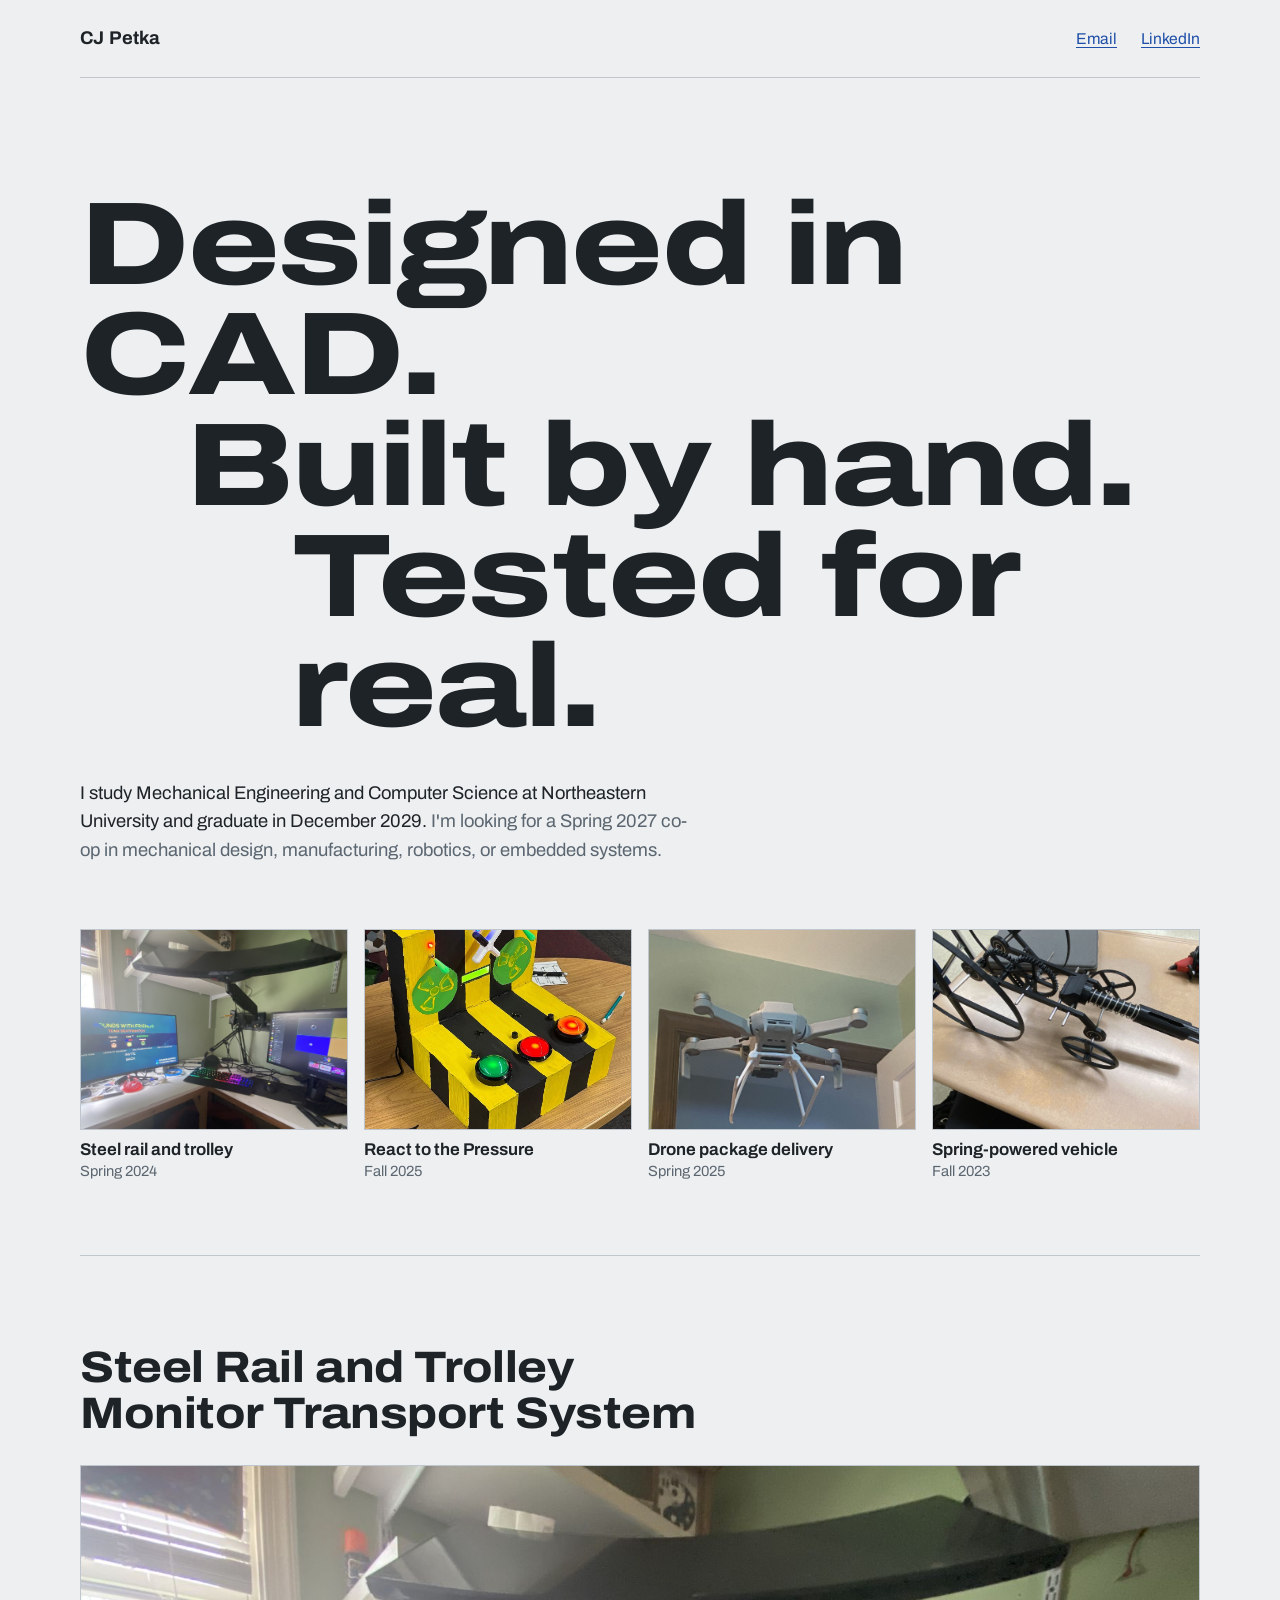
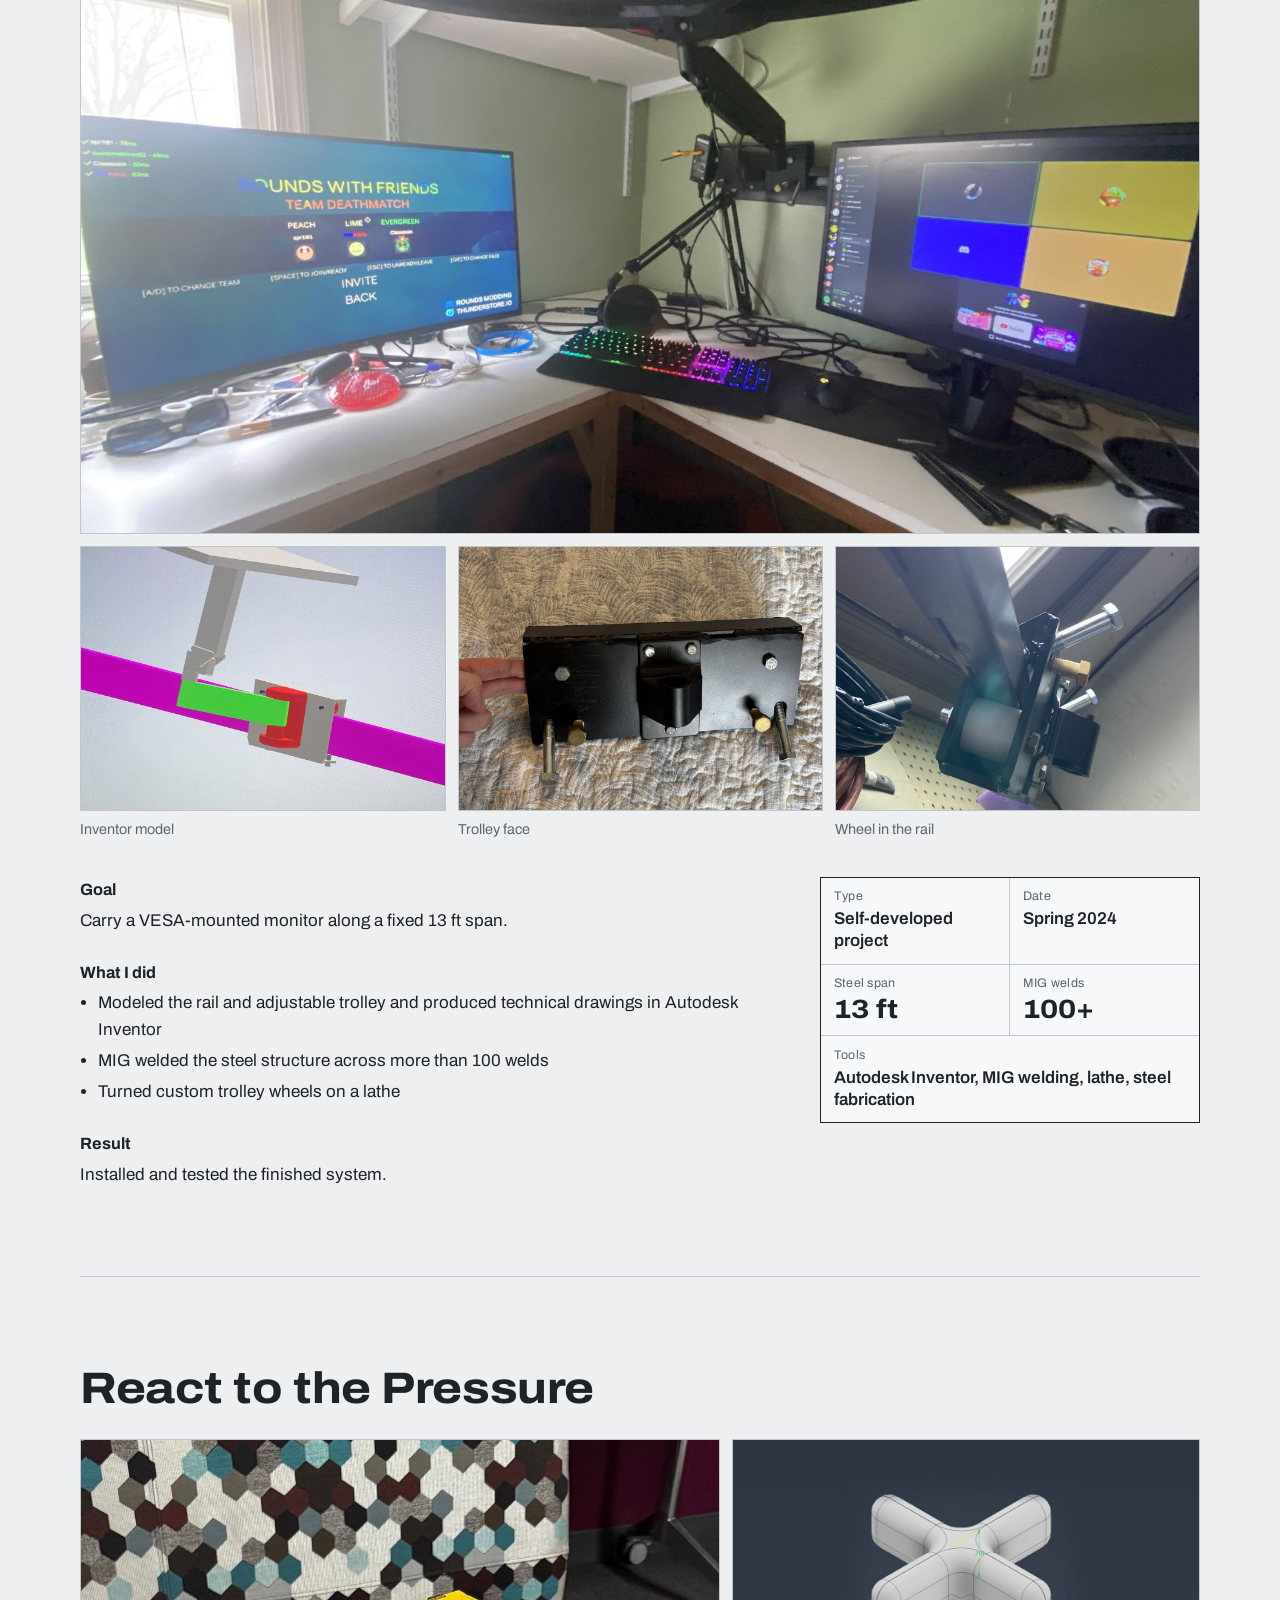
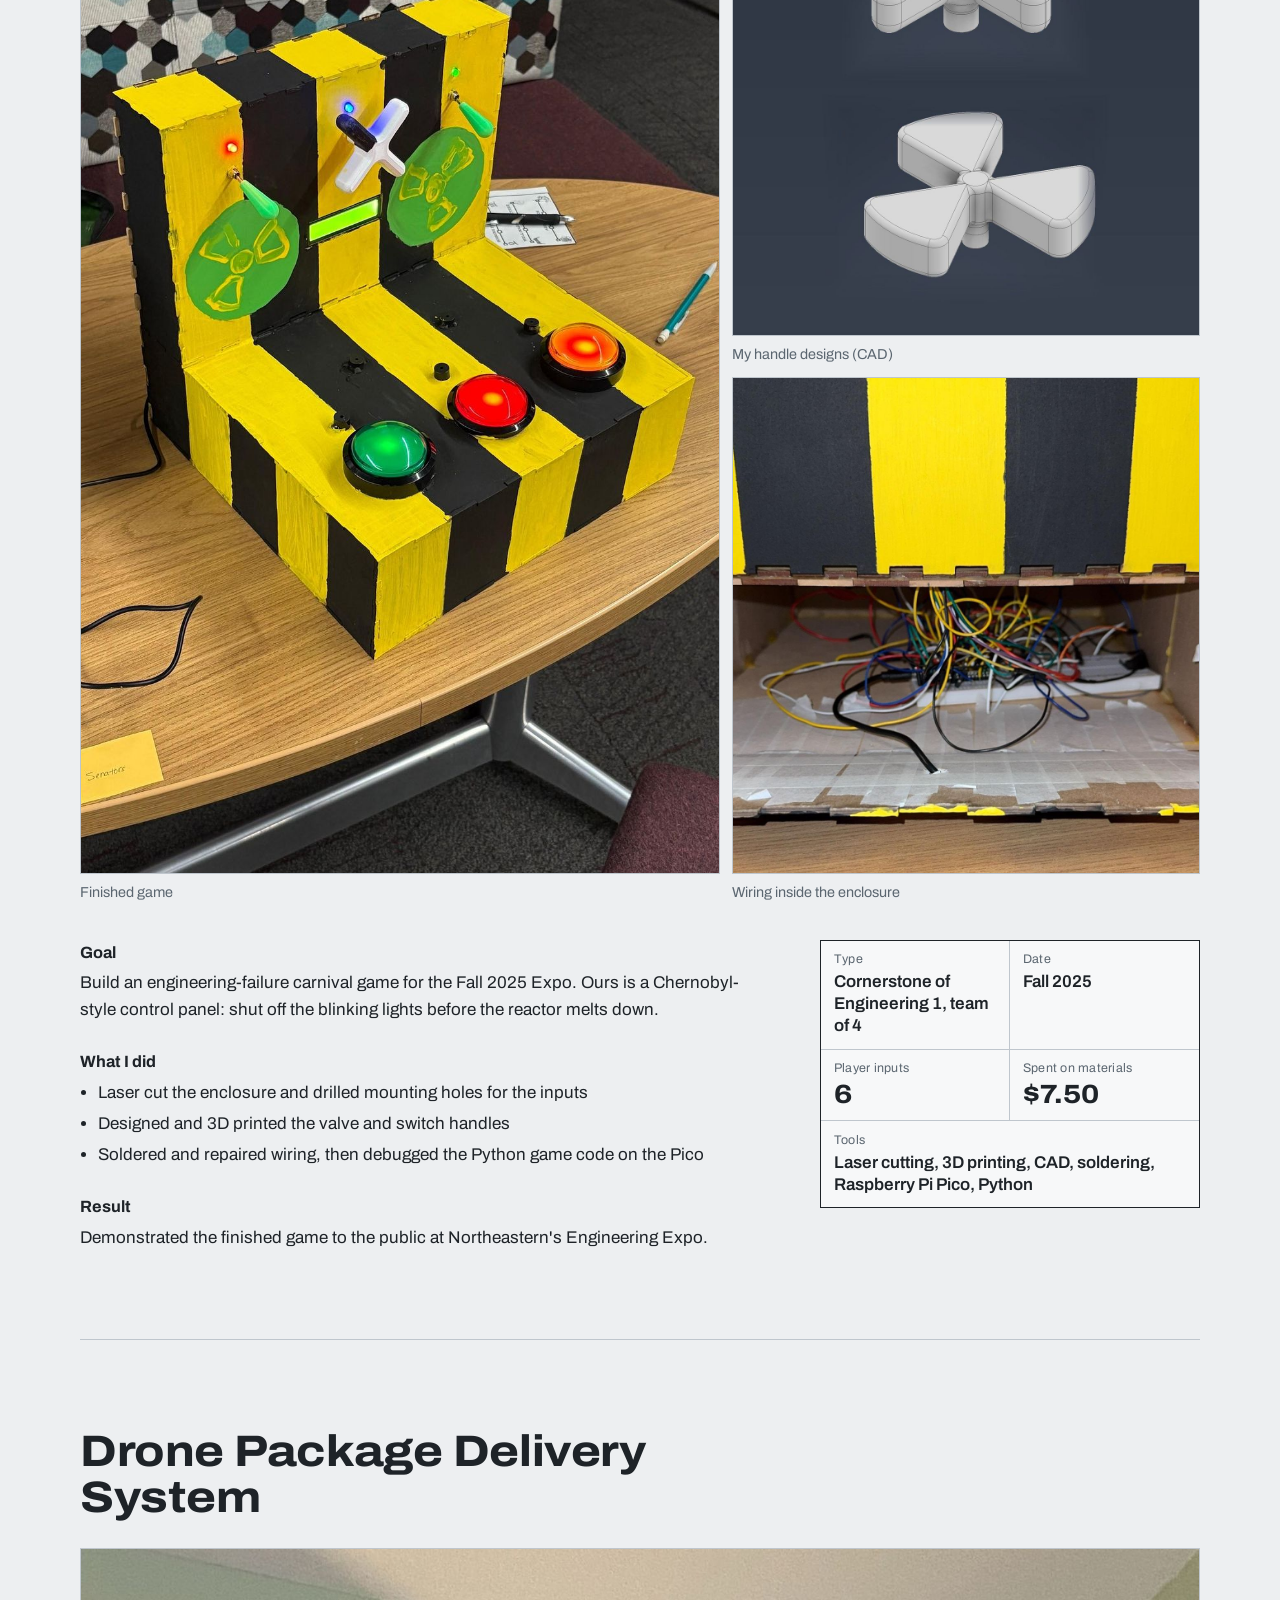
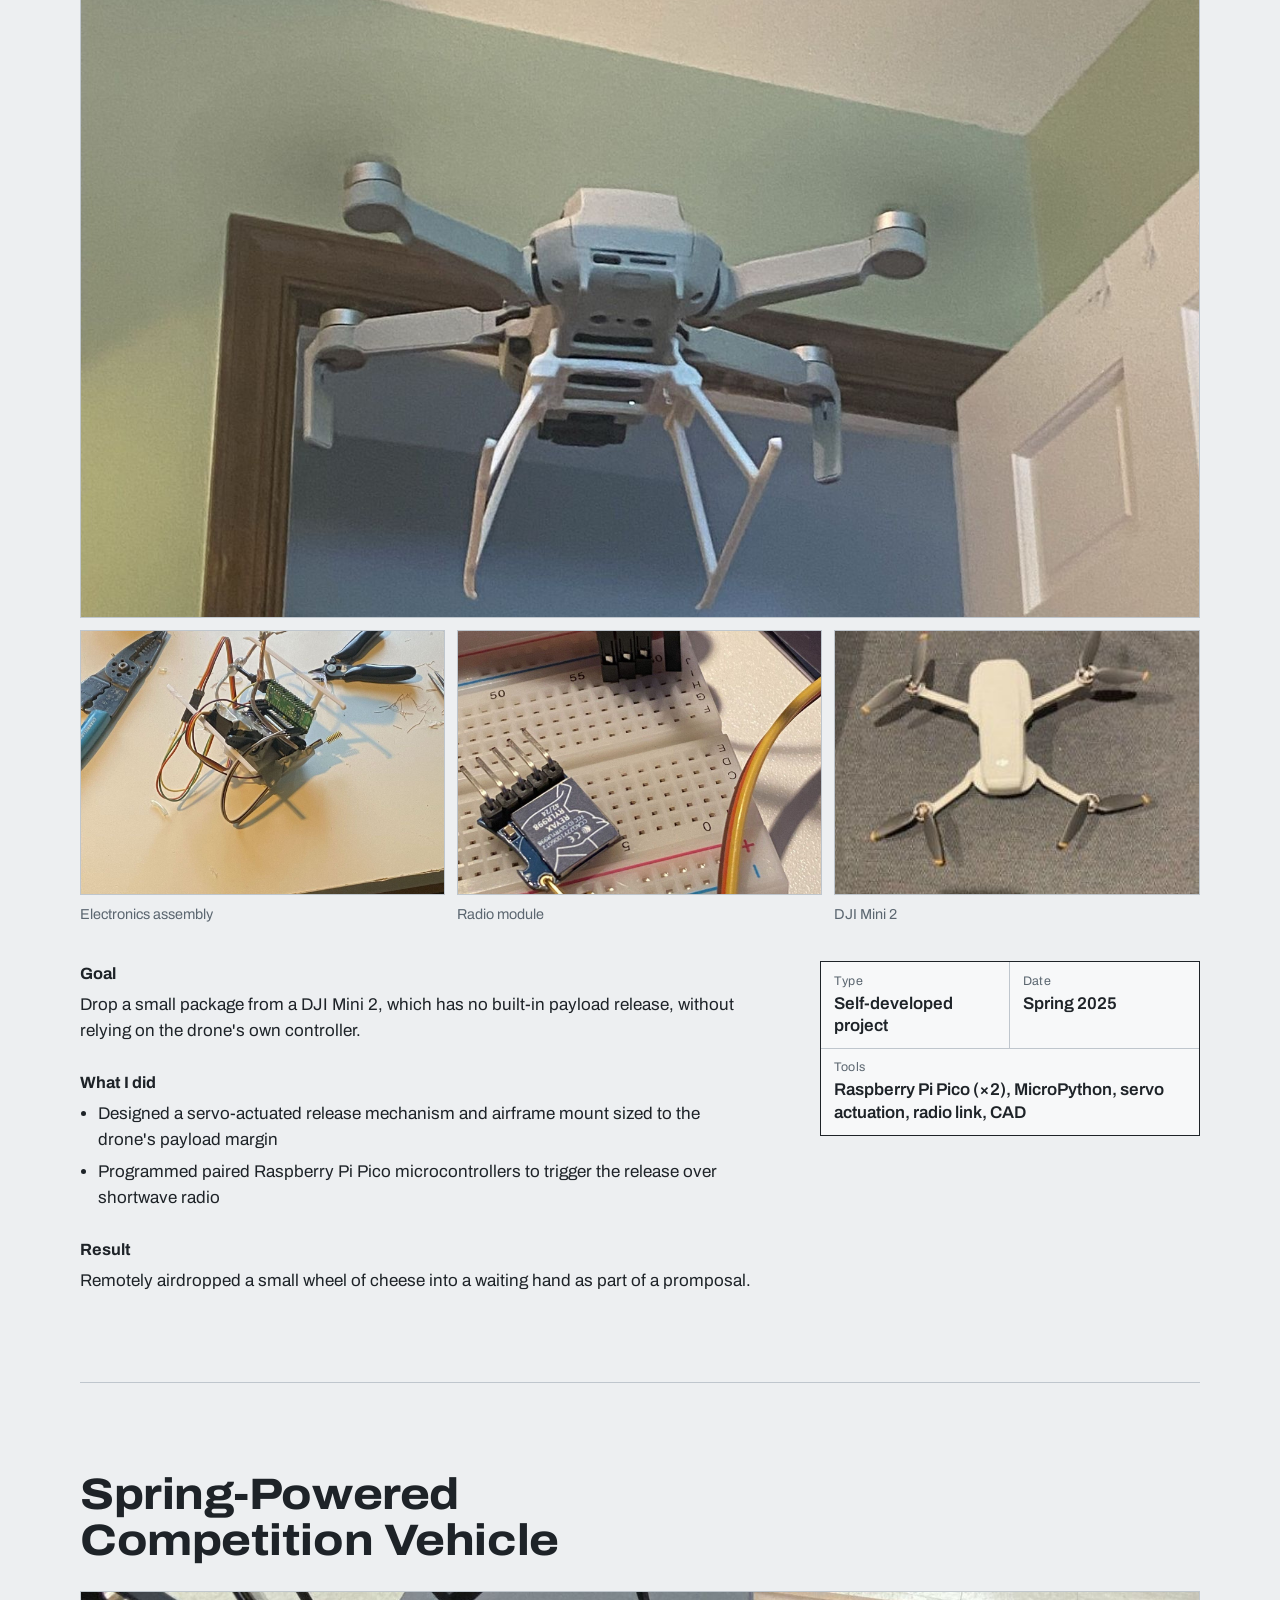
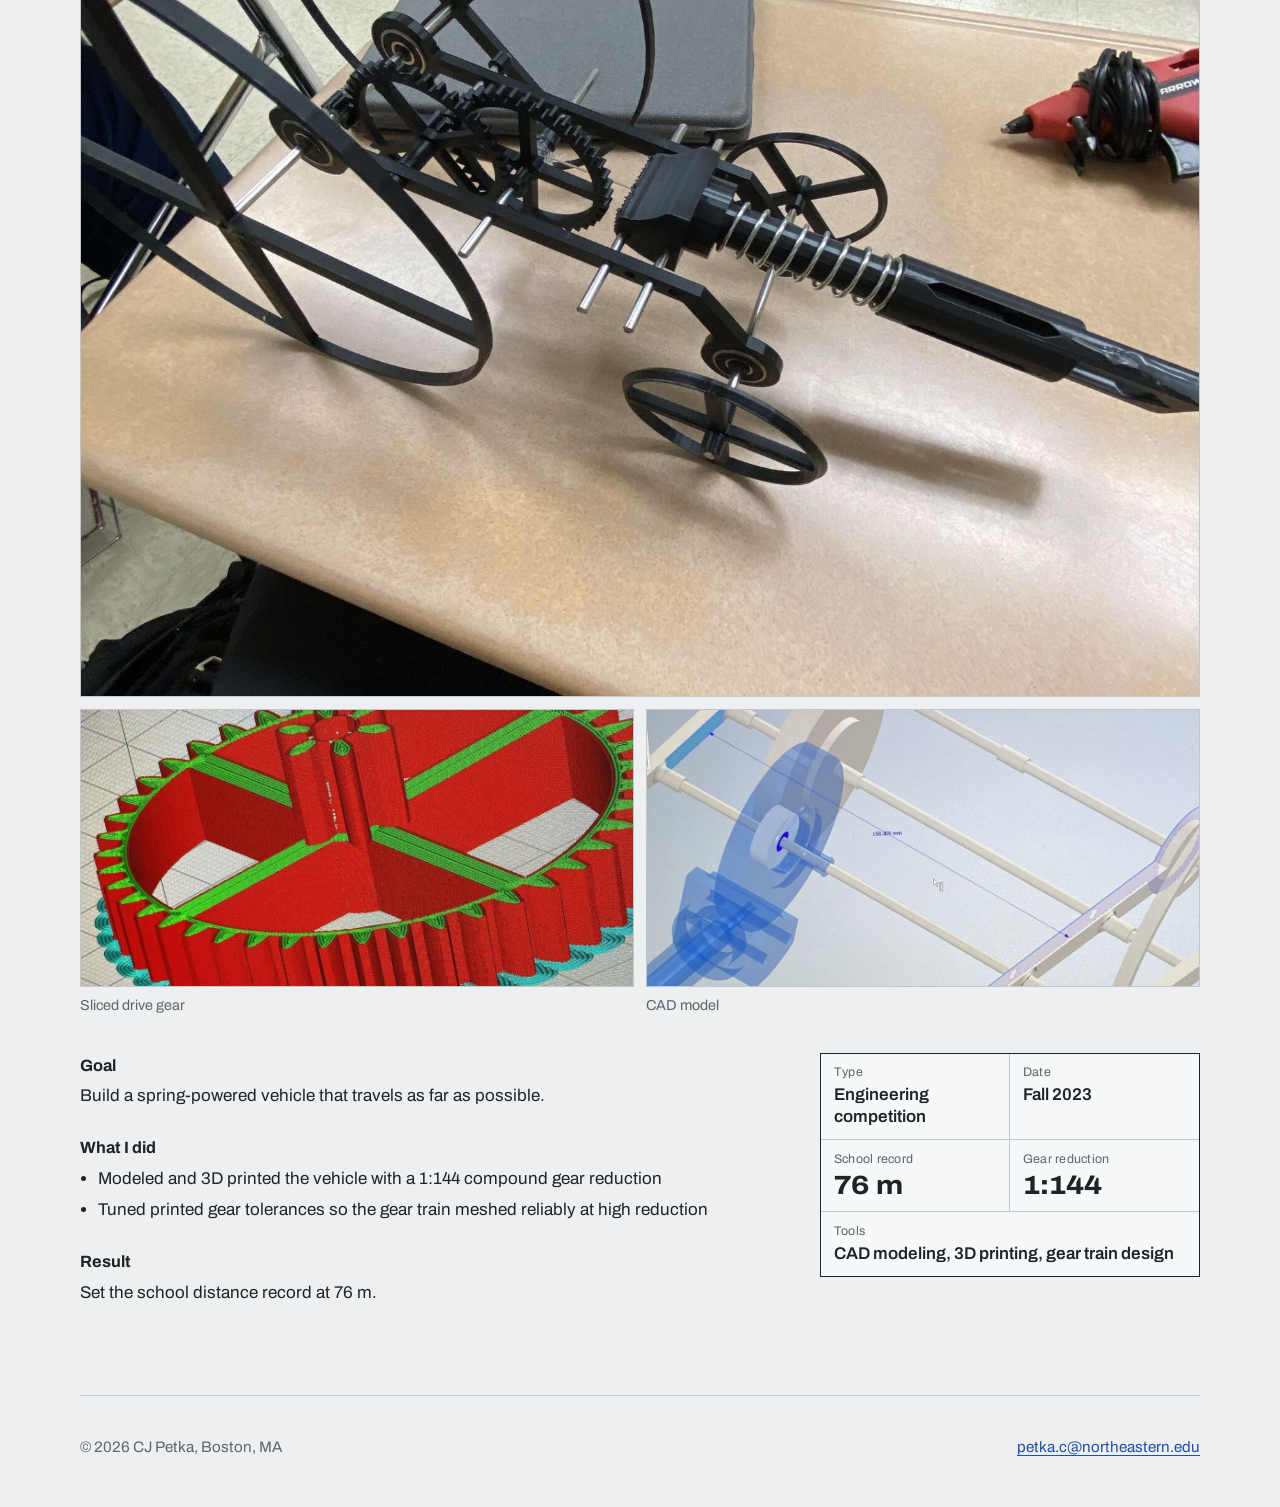
==== index.html @ dd942076 "Add portfolio site" ====
<!doctype html>
<html lang="en">
<head>
<meta charset="utf-8">
<meta name="viewport" content="width=device-width, initial-scale=1">
<title>CJ Petka | Engineering Portfolio</title>
<meta name="description" content="Engineering portfolio of CJ Petka, Mechanical Engineering and Computer Science student at Northeastern University. Steel fabrication, 3D printed mechanisms, and Raspberry Pi Pico projects.">
<meta property="og:title" content="CJ Petka | Engineering Portfolio">
<meta property="og:description" content="Designed in CAD. Built by hand. Tested for real.">
<meta property="og:image" content="images/rail-main.jpg">
<link rel="icon" href="data:image/svg+xml,%3Csvg xmlns='http://www.w3.org/2000/svg' viewBox='0 0 64 64'%3E%3Crect width='64' height='64' rx='6' fill='%231E2328'/%3E%3Ctext x='32' y='43' font-family='Arial,sans-serif' font-weight='700' font-size='28' fill='%23EDEFF1' text-anchor='middle'%3ECP%3C/text%3E%3C/svg%3E">
<link rel="preconnect" href="https://fonts.googleapis.com">
<link rel="preconnect" href="https://fonts.gstatic.com" crossorigin>
<link href="https://fonts.googleapis.com/css2?family=Archivo:wdth,wght@62..125,300..900&display=swap" rel="stylesheet">
<style>
  :root {
    --paper: #EDEFF1;      /* cool drafting-paper gray */
    --sheet: #F7F8F9;      /* a touch lighter, for the title block */
    --ink: #1E2328;        /* graphite */
    --steel: #5B6670;      /* secondary text */
    --rule: #BFC6CD;       /* drawing lines */
    --blue: #1F4FA8;       /* machinist's layout fluid: links and focus only */
    --measure: 68ch;
    --font: "Archivo", "Helvetica Neue", Arial, system-ui, sans-serif;
    color-scheme: light;
  }
  *, *::before, *::after { box-sizing: border-box; }
  html { scroll-behavior: smooth; }
  @media (prefers-reduced-motion: reduce) { html { scroll-behavior: auto; } }
  body {
    margin: 0; background: var(--paper); color: var(--ink);
    font-family: var(--font); font-size: 1.0625rem; line-height: 1.55;
    font-variation-settings: "wdth" 100;
    -webkit-font-smoothing: antialiased;
  }
  img { display: block; max-width: 100%; height: auto; }
  a { color: var(--blue); text-underline-offset: 0.18em; text-decoration-thickness: 1px; }
  a:hover { text-decoration-thickness: 2px; }
  :focus-visible { outline: 3px solid var(--blue); outline-offset: 3px; }

  .wrap { width: min(1120px, 100% - 3rem); margin-inline: auto; }

  /* ---------- masthead ---------- */
  .topbar {
    display: flex; justify-content: space-between; align-items: baseline; gap: 1rem; flex-wrap: wrap;
    padding-block: 1.5rem; border-bottom: 1px solid var(--rule);
  }
  .topbar h1 { margin: 0; font-size: 1.15rem; font-weight: 700; letter-spacing: 0.01em; }
  .topbar nav { display: flex; gap: 1.5rem; font-size: 0.98rem; }

  .hero { padding-block: clamp(3rem, 9vw, 7rem) clamp(2.5rem, 6vw, 4.5rem); }
  .tagline {
    margin: 0; font-weight: 800; line-height: 0.94; letter-spacing: -0.015em;
    font-size: clamp(2.7rem, 9.2vw, 7.4rem);
    font-variation-settings: "wdth" 125;
  }
  .tagline span { display: block; }
  /* the three lines step in like a stepped dimension stack */
  .tagline span:nth-child(2) { padding-left: 0.9em; }
  .tagline span:nth-child(3) { padding-left: 1.8em; }
  .intro { max-width: 56ch; margin: 2.25rem 0 0; font-size: 1.15rem; color: var(--ink); }
  .intro .quiet { color: var(--steel); }

  /* project index: the four builds, by photo */
  .index { list-style: none; margin: clamp(2.5rem, 6vw, 4rem) 0 0; padding: 0;
           display: grid; grid-template-columns: repeat(4, 1fr); gap: 1rem; }
  .index a { display: block; color: var(--ink); text-decoration: none; }
  .index img { aspect-ratio: 4 / 3; width: 100%; object-fit: cover; border: 1px solid var(--rule); }
  .index .name { display: block; margin-top: 0.6rem; font-weight: 650; line-height: 1.25; }
  .index .when { display: block; color: var(--steel); font-size: 0.92rem; }
  .index a:hover .name { color: var(--blue); }

  /* ---------- projects ---------- */
  .project { padding-block: clamp(3rem, 7vw, 5.5rem); border-top: 1px solid var(--rule); scroll-margin-top: 1rem; }
  .project h2 {
    margin: 0 0 1.75rem; font-weight: 750; line-height: 1.05; letter-spacing: -0.01em;
    font-size: clamp(1.8rem, 3.6vw, 2.75rem); font-variation-settings: "wdth" 112; max-width: 22ch;
  }

  /* gallery rows: each figure's flex-grow is its aspect ratio, so a row's photos share one height */
  .row { display: flex; gap: 0.75rem; }
  .row + .row { margin-top: 0.75rem; }
  .row figure { flex: var(--r) 1 0; min-width: 0; margin: 0; }
  figure a { display: block; cursor: zoom-in; }
  figure img { width: 100%; border: 1px solid var(--rule); background: var(--sheet); }
  figcaption { margin-top: 0.45rem; font-size: 0.9rem; color: var(--steel); }

  /* expo: one tall photo beside a stacked pair */
  .split { display: grid; grid-template-columns: 1.37fr 1fr; gap: 0.75rem; align-items: stretch; }
  .split > figure { margin: 0; display: flex; flex-direction: column; }
  .split > figure a { flex: 1; }
  .split > figure img { height: 100%; object-fit: cover; }
  .split .stack { display: flex; flex-direction: column; gap: 0.75rem; }
  .split .stack figure { margin: 0; }

  .details { display: grid; grid-template-columns: minmax(0, 1fr) minmax(280px, 380px); gap: clamp(2rem, 5vw, 4rem);
             margin-top: 2.25rem; align-items: start; }
  .story { max-width: var(--measure); }
  .story h3 { margin: 1.6rem 0 0.35rem; font-size: 1.02rem; font-weight: 700; }
  .story h3:first-child { margin-top: 0; }
  .story p { margin: 0; }
  .story ul { margin: 0; padding-left: 1.15rem; }
  .story li + li { margin-top: 0.3rem; }
  .story .note { color: var(--steel); }

  /* title block: the corner box of an engineering drawing, holding the project's metadata */
  .titleblock { margin: 0; border: 1.5px solid var(--ink); background: var(--sheet);
                display: grid; grid-template-columns: 1fr 1fr; }
  .titleblock div { padding: 0.6rem 0.8rem 0.7rem; border-right: 1px solid var(--rule); border-bottom: 1px solid var(--rule); }
  .titleblock div:nth-child(2n) { border-right: 0; }
  .titleblock .wide { grid-column: 1 / -1; border-right: 0; }
  .titleblock div:last-child { border-bottom: 0; }
  .titleblock dt { font-size: 0.78rem; color: var(--steel); letter-spacing: 0.02em; }
  .titleblock dd { margin: 0.1rem 0 0; font-weight: 600; line-height: 1.3; }
  .titleblock .fig dd { font-size: 1.65rem; font-weight: 750; line-height: 1.1; font-variation-settings: "wdth" 112; }

  /* ---------- footer ---------- */
  footer { border-top: 1px solid var(--rule); padding-block: 2.5rem 3rem; color: var(--steel); font-size: 0.95rem;
           display: flex; justify-content: space-between; gap: 1rem; flex-wrap: wrap; }

  /* ---------- photo viewer ---------- */
  dialog { border: 0; padding: 0; background: transparent; max-width: min(1400px, 94vw); max-height: 94vh; }
  dialog::backdrop { background: rgba(30, 35, 40, 0.88); }
  dialog img { max-width: 100%; max-height: 84vh; width: auto; margin-inline: auto; border: 0; }
  dialog p { margin: 0.75rem 0 0; color: #E4E8EB; text-align: center; font-size: 0.98rem; }
  dialog button {
    position: fixed; top: 1rem; right: 1rem; font: inherit; font-weight: 650; color: var(--ink);
    background: var(--paper); border: 0; padding: 0.5rem 0.9rem; cursor: pointer;
  }

  /* ---------- small screens ---------- */
  @media (max-width: 800px) {
    .index { grid-template-columns: repeat(2, 1fr); }
    .details { grid-template-columns: 1fr; }
    .split { grid-template-columns: 1fr; }
    .split .stack { flex-direction: row; }
    .split .stack figure { flex: 1; }
  }
  @media (max-width: 560px) {
    .wrap { width: min(1120px, 100% - 2rem); }
    .tagline span:nth-child(2) { padding-left: 0.5em; }
    .tagline span:nth-child(3) { padding-left: 1em; }
    .row { flex-wrap: wrap; }
    .row figure { flex: 1 1 calc(50% - 0.375rem); }
    .row figure:only-child { flex-basis: 100%; }
  }
</style>
</head>
<body>

<header class="wrap">
  <div class="topbar">
    <h1>CJ Petka</h1>
    <nav aria-label="Contact">
      <a href="mailto:petka.c@northeastern.edu">Email</a>
      <a href="https://www.linkedin.com/in/cjpetka">LinkedIn</a>
    </nav>
  </div>

  <section class="hero" aria-label="Introduction">
    <p class="tagline"><span>Designed in CAD.</span><span>Built by hand.</span><span>Tested for real.</span></p>
    <p class="intro">I study Mechanical Engineering and Computer Science at Northeastern University and graduate in December 2029.
      <span class="quiet">I'm looking for a Spring 2027 co-op in mechanical design, manufacturing, robotics, or embedded systems.</span></p>

    <ul class="index" aria-label="Projects">
      <li><a href="#rail"><img src="images/rail-main.jpg" alt="" width="1600" height="955"><span class="name">Steel rail and trolley</span><span class="when">Spring 2024</span></a></li>
      <li><a href="#expo"><img src="images/expo-main.jpg" alt="" width="1029" height="1600"><span class="name">React to the Pressure</span><span class="when">Fall 2025</span></a></li>
      <li><a href="#drone"><img src="images/drone-main.jpg" alt="" width="1600" height="956"><span class="name">Drone package delivery</span><span class="when">Spring 2025</span></a></li>
      <li><a href="#car"><img src="images/car-main.jpg" alt="" width="1600" height="1007"><span class="name">Spring-powered vehicle</span><span class="when">Fall 2023</span></a></li>
    </ul>
  </section>
</header>

<main>

  <!-- Steel rail -->
  <section class="project wrap" id="rail" aria-labelledby="rail-h">
    <h2 id="rail-h">Steel Rail and Trolley Monitor Transport System</h2>
    <div class="row">
      <figure style="--r:1.675"><a href="images/rail-main.jpg"><img src="images/rail-main.jpg" alt="Curved monitor raised on its arm above a desk, mounted to the trolley on the wall rail" width="1600" height="955" loading="lazy"></a></figure>
    </div>
    <div class="row">
      <figure style="--r:1.381"><a href="images/rail-cad.jpg"><img src="images/rail-cad.jpg" alt="Autodesk Inventor model of the rail, trolley, and monitor mount" width="1200" height="869" loading="lazy"></a><figcaption>Inventor model</figcaption></figure>
      <figure style="--r:1.379"><a href="images/rail-trolley.jpg"><img src="images/rail-trolley.jpg" alt="Black steel trolley plate with bolts and a center mount" width="1200" height="870" loading="lazy"></a><figcaption>Trolley face</figcaption></figure>
      <figure style="--r:1.379"><a href="images/rail-wheel.jpg"><img src="images/rail-wheel.jpg" alt="Underside view of a trolley wheel riding inside the steel rail" width="1200" height="870" loading="lazy"></a><figcaption>Wheel in the rail</figcaption></figure>
    </div>
    <div class="details">
      <div class="story">
        <h3>Goal</h3>
        <p>Carry a VESA-mounted monitor along a fixed 13 ft span.</p>
        <h3>What I did</h3>
        <ul>
          <li>Modeled the rail and adjustable trolley and produced technical drawings in Autodesk Inventor</li>
          <li>MIG welded the steel structure across more than 100 welds</li>
          <li>Turned custom trolley wheels on a lathe</li>
        </ul>
        <h3>Result</h3>
        <p>Installed and tested the finished system.</p>
      </div>
      <dl class="titleblock">
        <div><dt>Type</dt><dd>Self-developed project</dd></div>
        <div><dt>Date</dt><dd>Spring 2024</dd></div>
        <div class="fig"><dt>Steel span</dt><dd>13 ft</dd></div>
        <div class="fig"><dt>MIG welds</dt><dd>100+</dd></div>
        <div class="wide"><dt>Tools</dt><dd>Autodesk Inventor, MIG welding, lathe, steel fabrication</dd></div>
      </dl>
    </div>
  </section>

  <!-- React to the Pressure -->
  <section class="project wrap" id="expo" aria-labelledby="expo-h">
    <h2 id="expo-h">React to the Pressure</h2>
    <div class="split">
      <figure><a href="images/expo-main.jpg"><img src="images/expo-main.jpg" alt="Yellow and black striped reactor-themed game with green, red, and orange buttons, a valve handle, and radiation symbols" width="1029" height="1600" loading="lazy"></a><figcaption>Finished game</figcaption></figure>
      <div class="stack">
        <figure><a href="images/expo-cad.jpg"><img src="images/expo-cad.jpg" alt="CAD renders of a cross-shaped valve handle and a three-blade handle" width="1130" height="1200" loading="lazy"></a><figcaption>My handle designs (CAD)</figcaption></figure>
        <figure><a href="images/expo-wiring.jpg"><img src="images/expo-wiring.jpg" alt="Wiring inside the laser-cut enclosure, seen from the front" width="1129" height="1200" loading="lazy"></a><figcaption>Wiring inside the enclosure</figcaption></figure>
      </div>
    </div>
    <div class="details">
      <div class="story">
        <h3>Goal</h3>
        <p>Build an engineering-failure carnival game for the Fall 2025 Expo. Ours is a Chernobyl-style control panel: shut off the blinking lights before the reactor melts down.</p>
        <h3>What I did</h3>
        <ul>
          <li>Laser cut the enclosure and drilled mounting holes for the inputs</li>
          <li>Designed and 3D printed the valve and switch handles</li>
          <li>Soldered and repaired wiring, then debugged the Python game code on the Pico</li>
        </ul>
        <h3>Result</h3>
        <p>Demonstrated the finished game to the public at Northeastern's Engineering Expo.</p>
      </div>
      <dl class="titleblock">
        <div><dt>Type</dt><dd>Cornerstone of Engineering 1, team of 4</dd></div>
        <div><dt>Date</dt><dd>Fall 2025</dd></div>
        <div class="fig"><dt>Player inputs</dt><dd>6</dd></div>
        <div class="fig"><dt>Spent on materials</dt><dd>$7.50</dd></div>
        <div class="wide"><dt>Tools</dt><dd>Laser cutting, 3D printing, CAD, soldering, Raspberry Pi Pico, Python</dd></div>
      </dl>
    </div>
  </section>

  <!-- Drone -->
  <section class="project wrap" id="drone" aria-labelledby="drone-h">
    <h2 id="drone-h">Drone Package Delivery System</h2>
    <div class="row">
      <figure style="--r:1.674"><a href="images/drone-main.jpg"><img src="images/drone-main.jpg" alt="DJI Mini 2 hovering indoors with the release mechanism and landing legs mounted underneath" width="1600" height="956" loading="lazy"></a></figure>
    </div>
    <div class="row">
      <figure style="--r:1.379"><a href="images/drone-electronics.jpg"><img src="images/drone-electronics.jpg" alt="Raspberry Pi Pico electronics and wiring assembled on a desk" width="1200" height="870" loading="lazy"></a><figcaption>Electronics assembly</figcaption></figure>
      <figure style="--r:1.379"><a href="images/drone-radio.jpg"><img src="images/drone-radio.jpg" alt="Radio module with a spring antenna on a breadboard" width="1200" height="870" loading="lazy"></a><figcaption>Radio module</figcaption></figure>
      <figure style="--r:1.385"><a href="images/drone-dji.jpg"><img src="images/drone-dji.jpg" alt="DJI Mini 2 drone seen from above" width="331" height="239" loading="lazy"></a><figcaption>DJI Mini 2</figcaption></figure>
    </div>
    <div class="details">
      <div class="story">
        <h3>Goal</h3>
        <p>Drop a small package from a DJI Mini 2, which has no built-in payload release, without relying on the drone's own controller.</p>
        <h3>What I did</h3>
        <ul>
          <li>Designed a servo-actuated release mechanism and airframe mount sized to the drone's payload margin</li>
          <li>Programmed paired Raspberry Pi Pico microcontrollers to trigger the release over shortwave radio</li>
        </ul>
        <h3>Result</h3>
        <p>Remotely airdropped a small wheel of cheese into a waiting hand as part of a promposal.</p>
      </div>
      <dl class="titleblock">
        <div><dt>Type</dt><dd>Self-developed project</dd></div>
        <div><dt>Date</dt><dd>Spring 2025</dd></div>
        <div class="wide"><dt>Tools</dt><dd>Raspberry Pi Pico (&times;2), MicroPython, servo actuation, radio link, CAD</dd></div>
      </dl>
    </div>
  </section>

  <!-- Spring car -->
  <section class="project wrap" id="car" aria-labelledby="car-h">
    <h2 id="car-h">Spring-Powered Competition Vehicle</h2>
    <div class="row">
      <figure style="--r:1.589"><a href="images/car-main.jpg"><img src="images/car-main.jpg" alt="Black 3D printed spring-powered vehicle with large spoked wheels on a classroom table" width="1600" height="1007" loading="lazy"></a></figure>
    </div>
    <div class="row">
      <figure style="--r:2"><a href="images/car-gear.jpg"><img src="images/car-gear.jpg" alt="Slicer preview of a 3D printed drive gear" width="1200" height="600" loading="lazy"></a><figcaption>Sliced drive gear</figcaption></figure>
      <figure style="--r:2"><a href="images/car-cad.jpg"><img src="images/car-cad.jpg" alt="CAD model of the vehicle frame and gear train" width="1200" height="600" loading="lazy"></a><figcaption>CAD model</figcaption></figure>
    </div>
    <div class="details">
      <div class="story">
        <h3>Goal</h3>
        <p>Build a spring-powered vehicle that travels as far as possible.</p>
        <h3>What I did</h3>
        <ul>
          <li>Modeled and 3D printed the vehicle with a 1:144 compound gear reduction</li>
          <li>Tuned printed gear tolerances so the gear train meshed reliably at high reduction</li>
        </ul>
        <h3>Result</h3>
        <p>Set the school distance record at 76 m.</p>
      </div>
      <dl class="titleblock">
        <div><dt>Type</dt><dd>Engineering competition</dd></div>
        <div><dt>Date</dt><dd>Fall 2023</dd></div>
        <div class="fig"><dt>School record</dt><dd>76 m</dd></div>
        <div class="fig"><dt>Gear reduction</dt><dd>1:144</dd></div>
        <div class="wide"><dt>Tools</dt><dd>CAD modeling, 3D printing, gear train design</dd></div>
      </dl>
    </div>
  </section>

</main>

<footer class="wrap">
  <span>&copy; 2026 CJ Petka, Boston, MA</span>
  <a href="mailto:petka.c@northeastern.edu">petka.c@northeastern.edu</a>
</footer>

<dialog id="viewer" aria-label="Photo viewer">
  <button type="button" data-close>Close</button>
  <img alt="">
  <p></p>
</dialog>

<script>
  // Photo viewer: links open the full image without JavaScript; with it, they open in a dialog.
  (function () {
    const dlg = document.getElementById("viewer");
    if (!dlg || typeof dlg.showModal !== "function") return;
    const big = dlg.querySelector("img"), cap = dlg.querySelector("p");
    document.querySelectorAll("figure a").forEach(function (a) {
      a.addEventListener("click", function (e) {
        e.preventDefault();
        const img = a.querySelector("img"), fc = a.parentElement.querySelector("figcaption");
        big.src = a.getAttribute("href"); big.alt = img.alt;
        cap.textContent = fc ? fc.textContent : img.alt;
        dlg.showModal();
      });
    });
    dlg.querySelector("[data-close]").addEventListener("click", function () { dlg.close(); });
    dlg.addEventListener("click", function (e) { if (e.target === dlg) dlg.close(); });
  })();
</script>
</body>
</html>
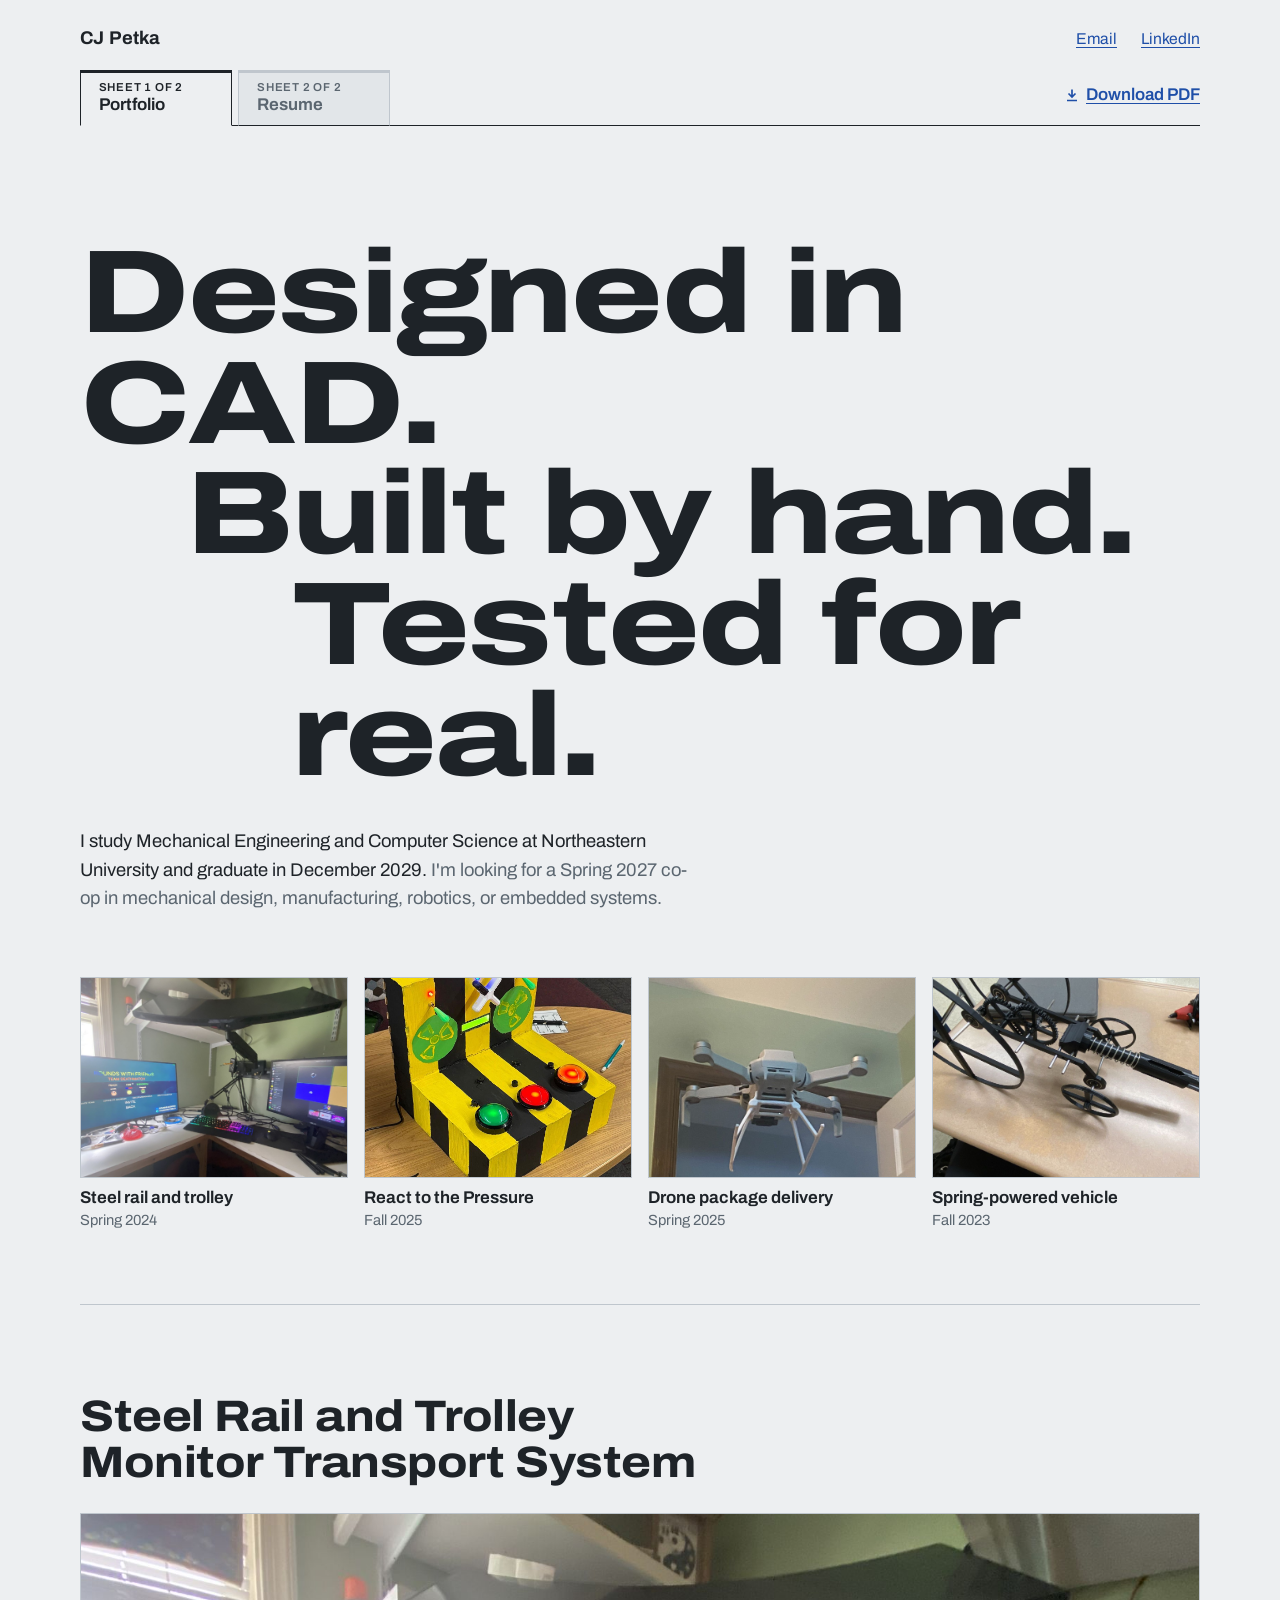
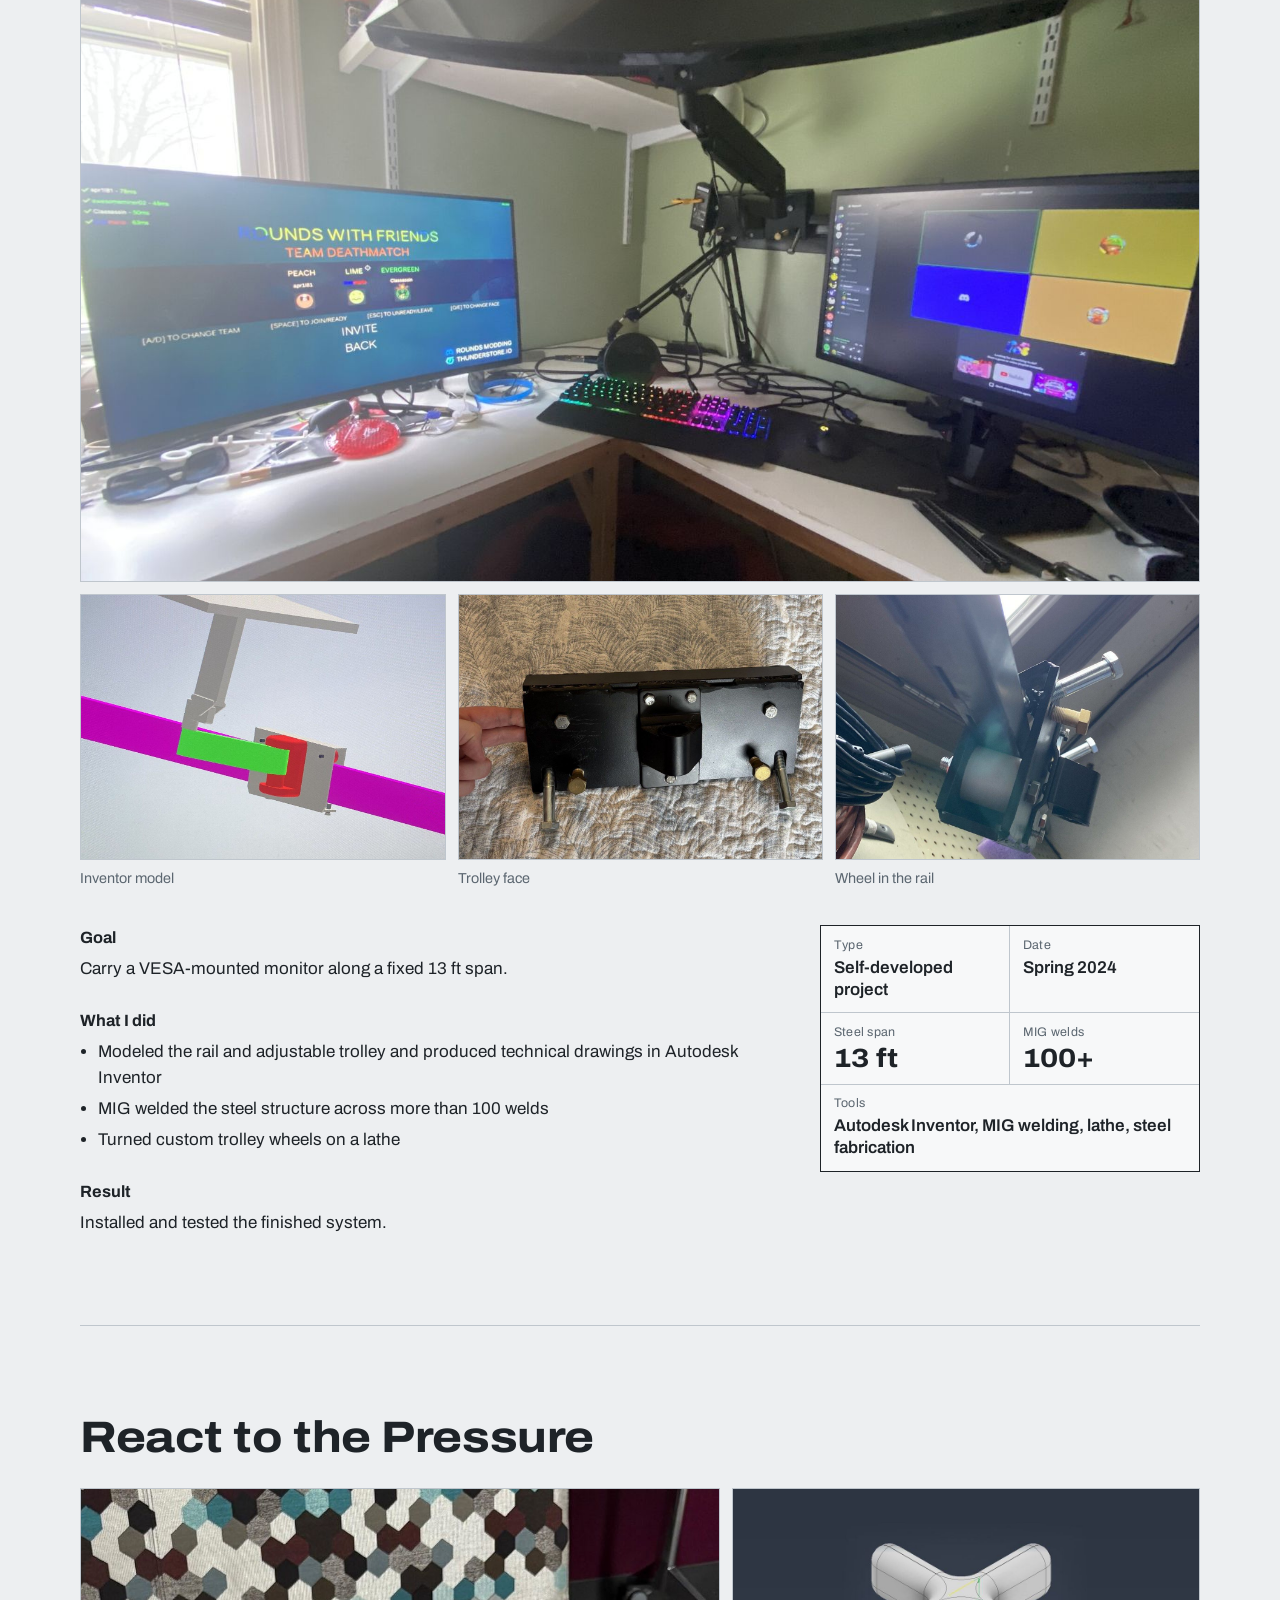
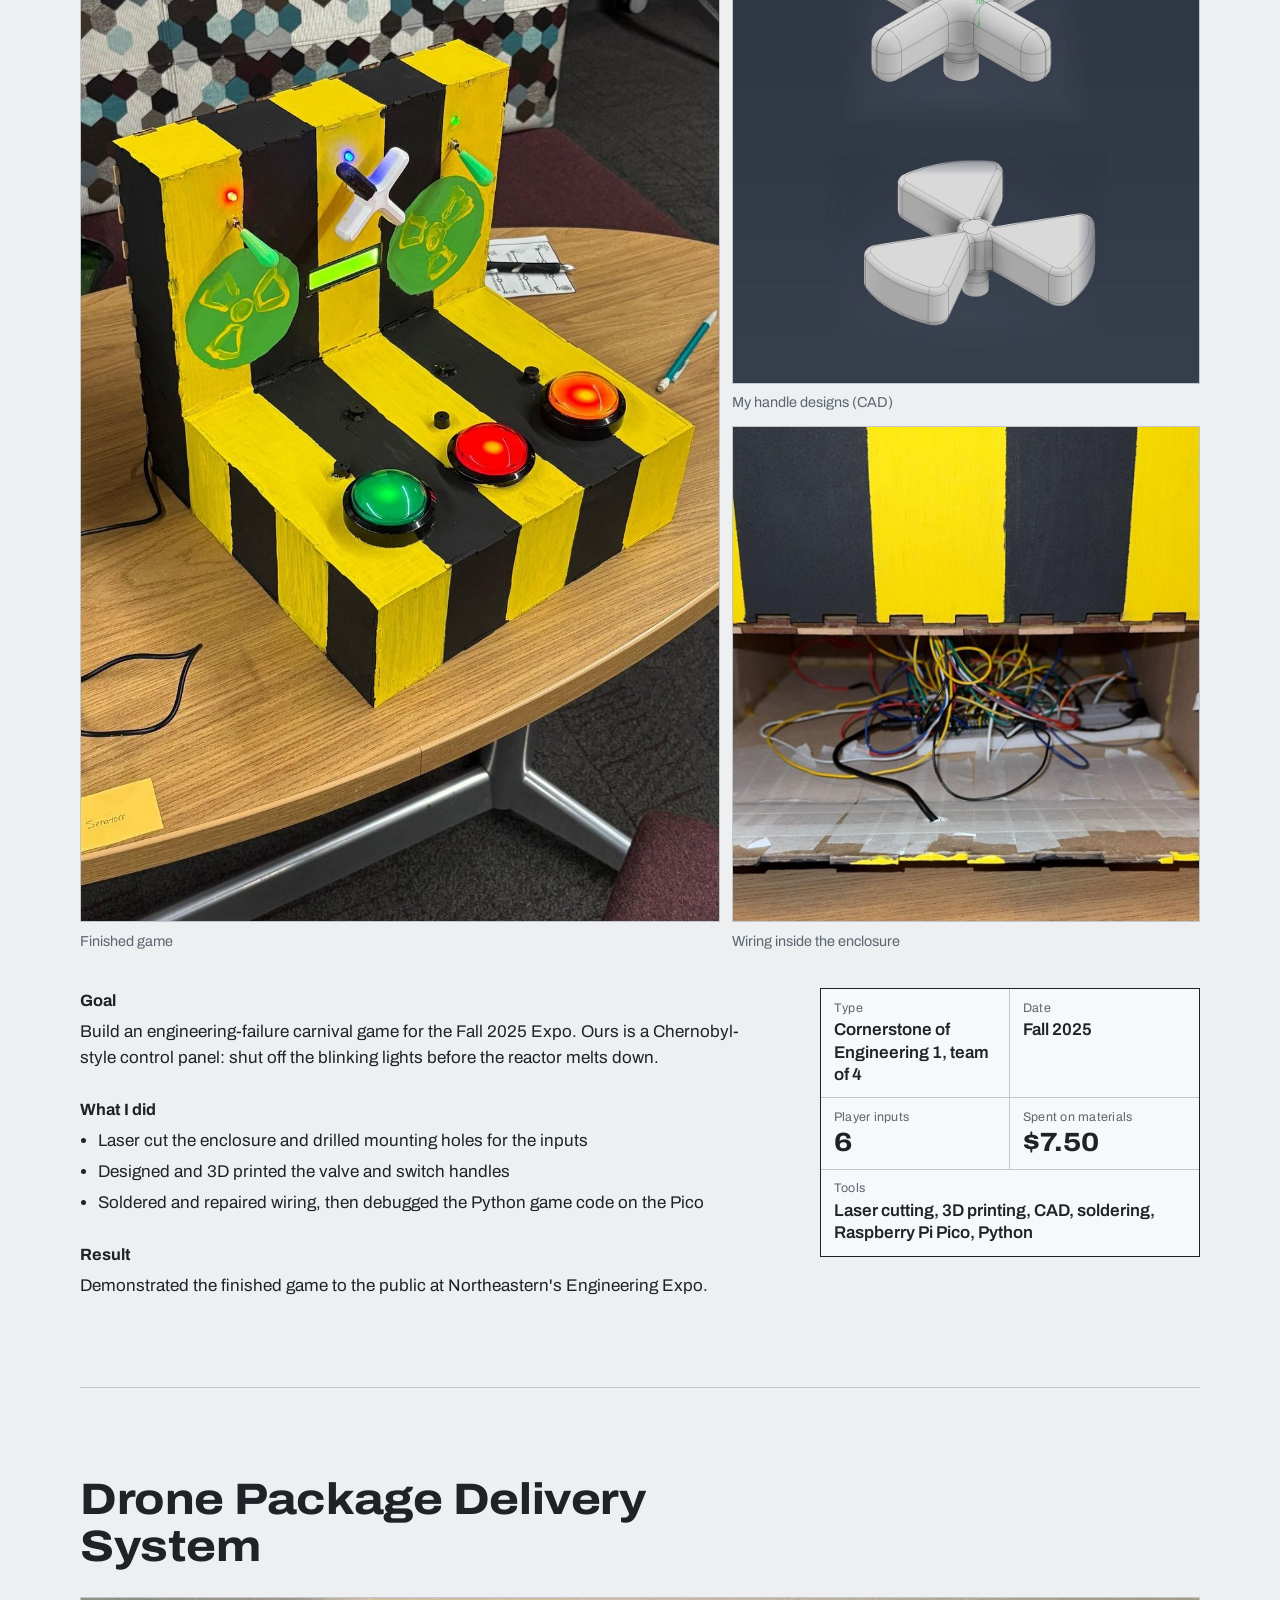
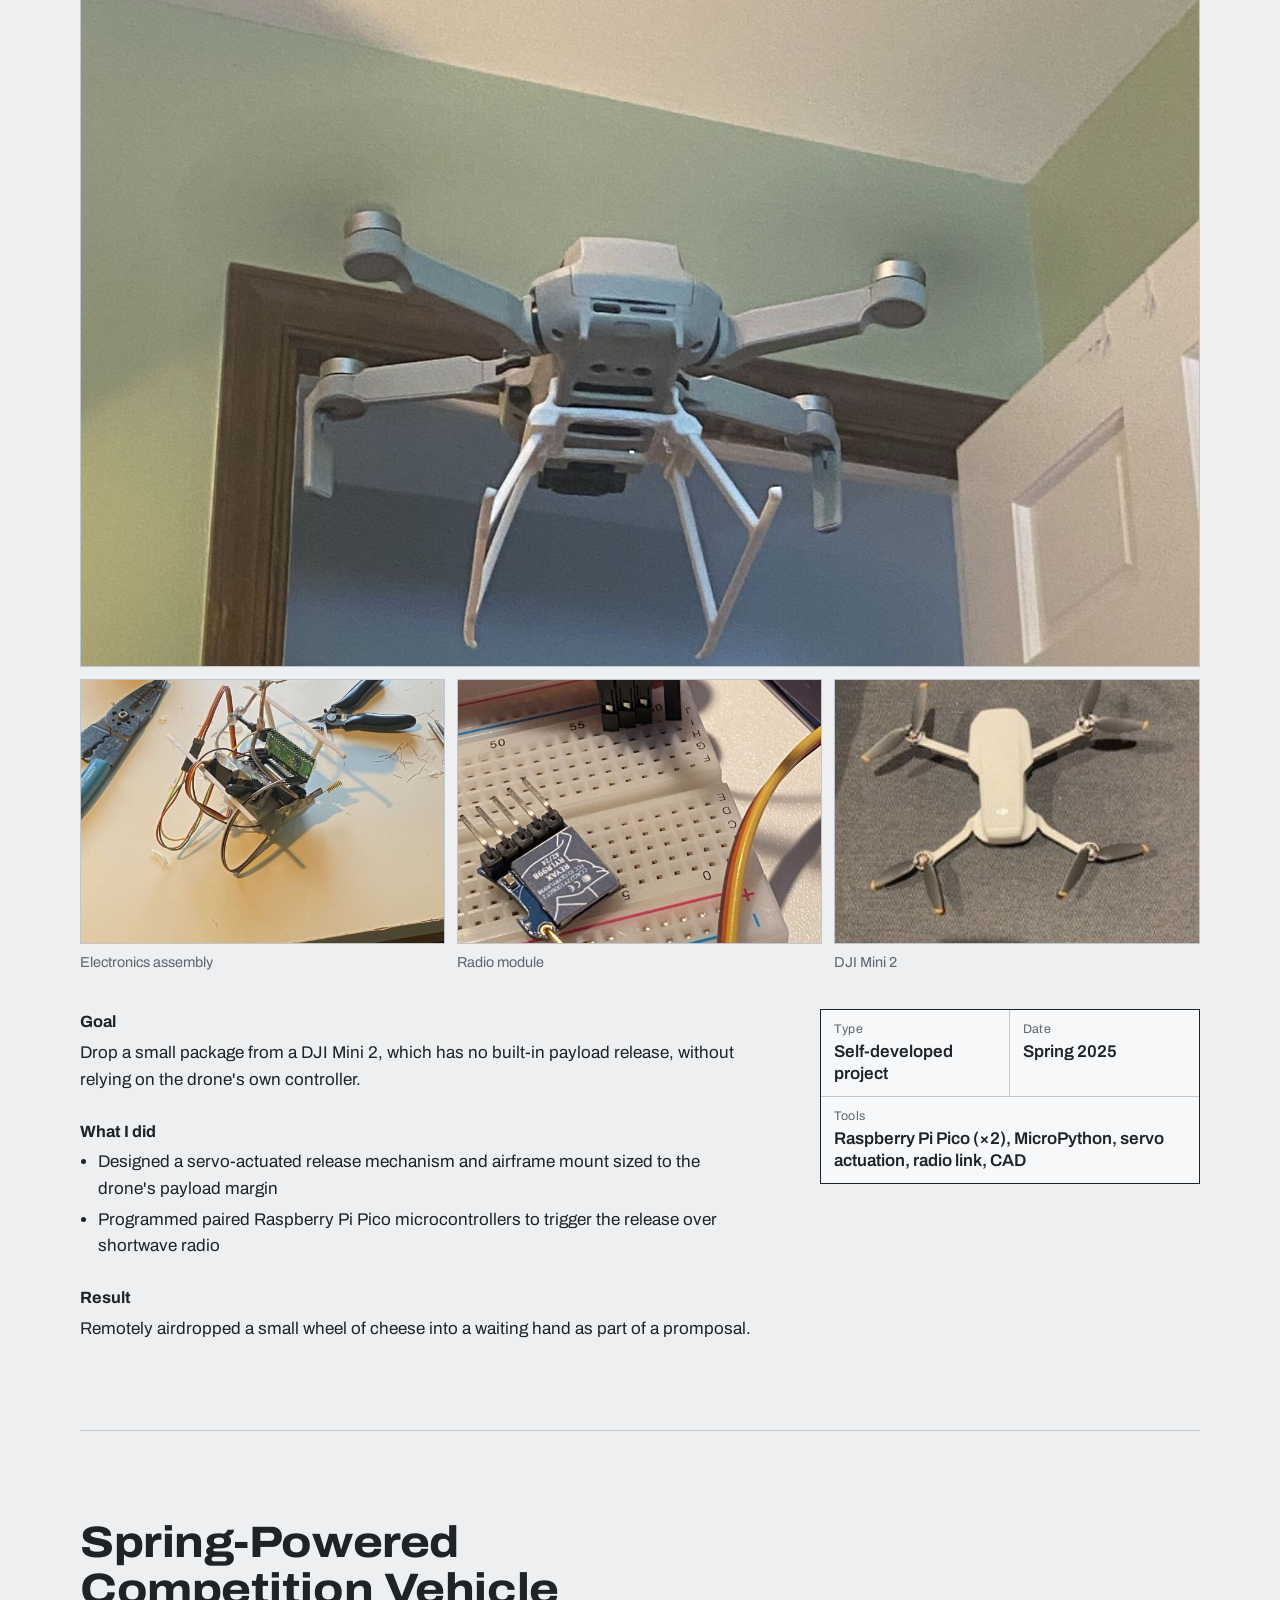
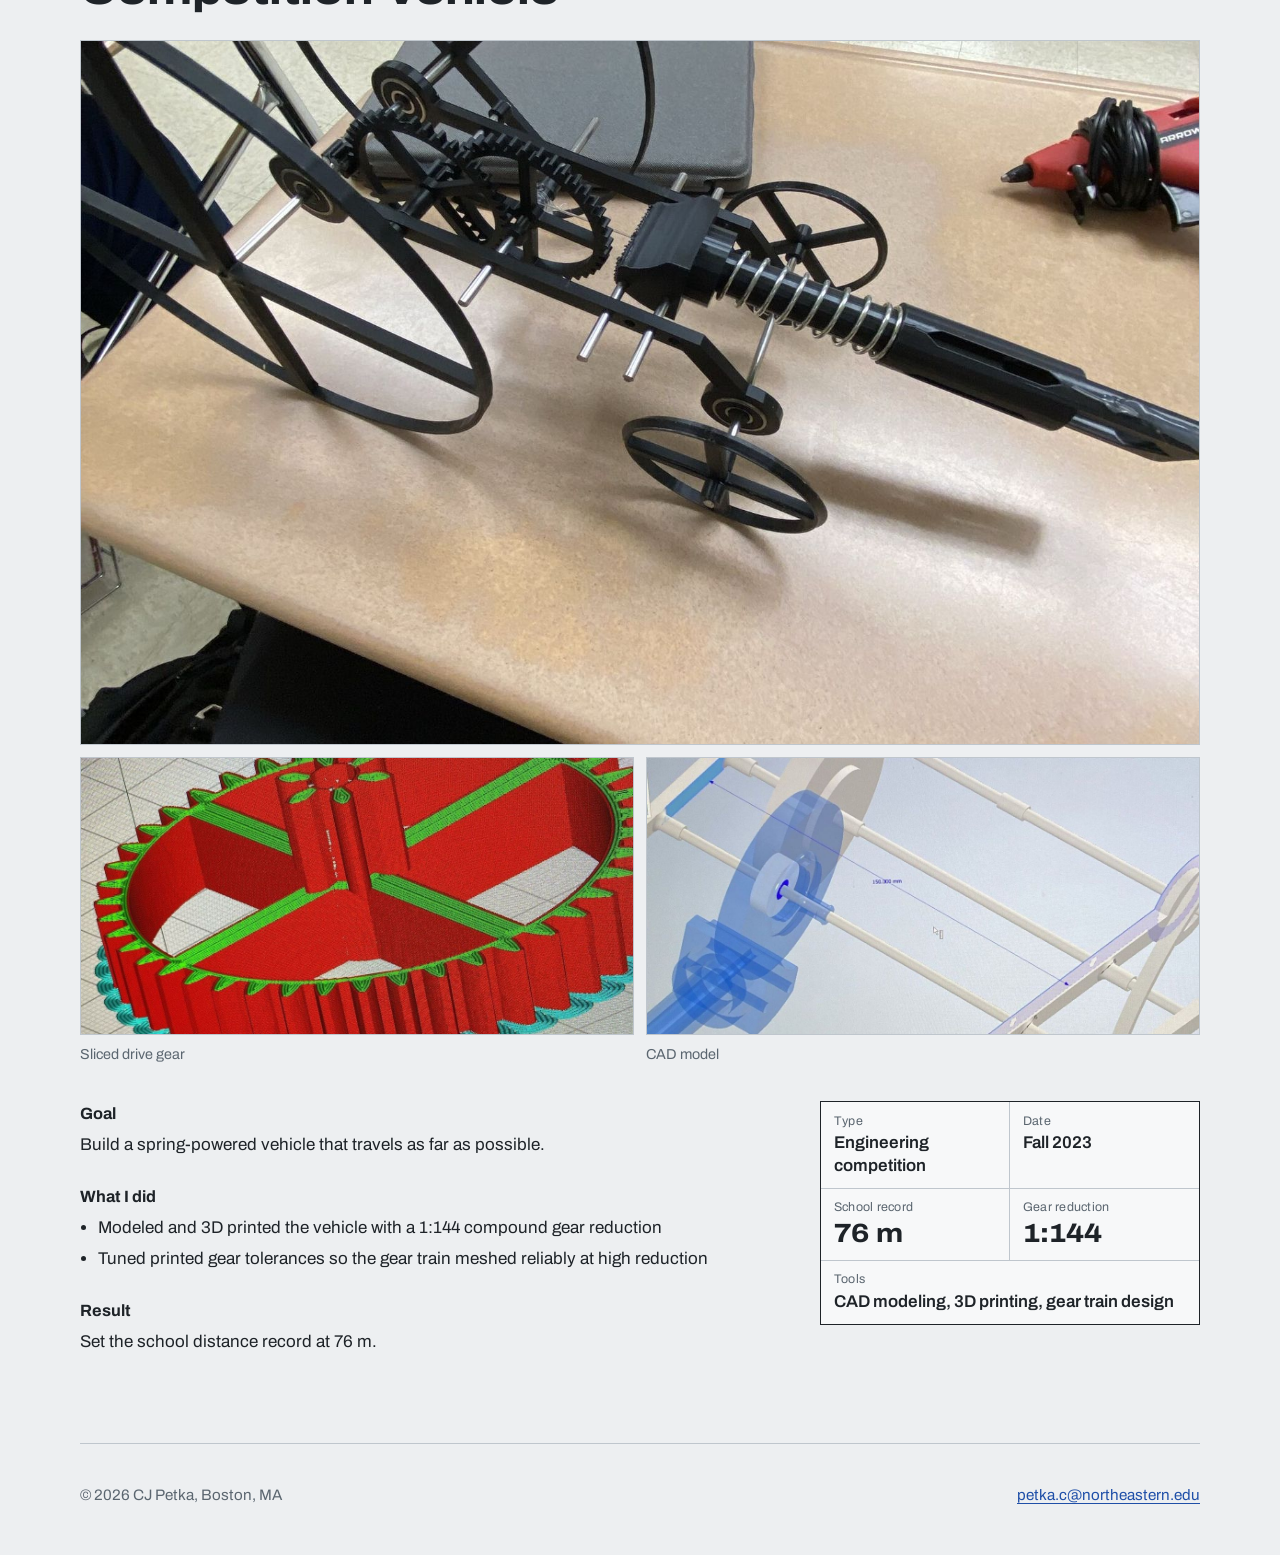
==== commit 5170bfac: "Split site into portfolio and resume sections The root now forwards to /portfolio/, and a new /resum" ====
--- a/index.html
+++ b/index.html
@@ -2,338 +2,10 @@
 <html lang="en">
 <head>
 <meta charset="utf-8">
-<meta name="viewport" content="width=device-width, initial-scale=1">
-<title>CJ Petka | Engineering Portfolio</title>
-<meta name="description" content="Engineering portfolio of CJ Petka, Mechanical Engineering and Computer Science student at Northeastern University. Steel fabrication, 3D printed mechanisms, and Raspberry Pi Pico projects.">
-<meta property="og:title" content="CJ Petka | Engineering Portfolio">
-<meta property="og:description" content="Designed in CAD. Built by hand. Tested for real.">
-<meta property="og:image" content="images/rail-main.jpg">
-<link rel="icon" href="data:image/svg+xml,%3Csvg xmlns='http://www.w3.org/2000/svg' viewBox='0 0 64 64'%3E%3Crect width='64' height='64' rx='6' fill='%231E2328'/%3E%3Ctext x='32' y='43' font-family='Arial,sans-serif' font-weight='700' font-size='28' fill='%23EDEFF1' text-anchor='middle'%3ECP%3C/text%3E%3C/svg%3E">
-<link rel="preconnect" href="https://fonts.googleapis.com">
-<link rel="preconnect" href="https://fonts.gstatic.com" crossorigin>
-<link href="https://fonts.googleapis.com/css2?family=Archivo:wdth,wght@62..125,300..900&display=swap" rel="stylesheet">
-<style>
-  :root {
-    --paper: #EDEFF1;      /* cool drafting-paper gray */
-    --sheet: #F7F8F9;      /* a touch lighter, for the title block */
-    --ink: #1E2328;        /* graphite */
-    --steel: #5B6670;      /* secondary text */
-    --rule: #BFC6CD;       /* drawing lines */
-    --blue: #1F4FA8;       /* machinist's layout fluid: links and focus only */
-    --measure: 68ch;
-    --font: "Archivo", "Helvetica Neue", Arial, system-ui, sans-serif;
-    color-scheme: light;
-  }
-  *, *::before, *::after { box-sizing: border-box; }
-  html { scroll-behavior: smooth; }
-  @media (prefers-reduced-motion: reduce) { html { scroll-behavior: auto; } }
-  body {
-    margin: 0; background: var(--paper); color: var(--ink);
-    font-family: var(--font); font-size: 1.0625rem; line-height: 1.55;
-    font-variation-settings: "wdth" 100;
-    -webkit-font-smoothing: antialiased;
-  }
-  img { display: block; max-width: 100%; height: auto; }
-  a { color: var(--blue); text-underline-offset: 0.18em; text-decoration-thickness: 1px; }
-  a:hover { text-decoration-thickness: 2px; }
-  :focus-visible { outline: 3px solid var(--blue); outline-offset: 3px; }
-
-  .wrap { width: min(1120px, 100% - 3rem); margin-inline: auto; }
-
-  /* ---------- masthead ---------- */
-  .topbar {
-    display: flex; justify-content: space-between; align-items: baseline; gap: 1rem; flex-wrap: wrap;
-    padding-block: 1.5rem; border-bottom: 1px solid var(--rule);
-  }
-  .topbar h1 { margin: 0; font-size: 1.15rem; font-weight: 700; letter-spacing: 0.01em; }
-  .topbar nav { display: flex; gap: 1.5rem; font-size: 0.98rem; }
-
-  .hero { padding-block: clamp(3rem, 9vw, 7rem) clamp(2.5rem, 6vw, 4.5rem); }
-  .tagline {
-    margin: 0; font-weight: 800; line-height: 0.94; letter-spacing: -0.015em;
-    font-size: clamp(2.7rem, 9.2vw, 7.4rem);
-    font-variation-settings: "wdth" 125;
-  }
-  .tagline span { display: block; }
-  /* the three lines step in like a stepped dimension stack */
-  .tagline span:nth-child(2) { padding-left: 0.9em; }
-  .tagline span:nth-child(3) { padding-left: 1.8em; }
-  .intro { max-width: 56ch; margin: 2.25rem 0 0; font-size: 1.15rem; color: var(--ink); }
-  .intro .quiet { color: var(--steel); }
-
-  /* project index: the four builds, by photo */
-  .index { list-style: none; margin: clamp(2.5rem, 6vw, 4rem) 0 0; padding: 0;
-           display: grid; grid-template-columns: repeat(4, 1fr); gap: 1rem; }
-  .index a { display: block; color: var(--ink); text-decoration: none; }
-  .index img { aspect-ratio: 4 / 3; width: 100%; object-fit: cover; border: 1px solid var(--rule); }
-  .index .name { display: block; margin-top: 0.6rem; font-weight: 650; line-height: 1.25; }
-  .index .when { display: block; color: var(--steel); font-size: 0.92rem; }
-  .index a:hover .name { color: var(--blue); }
-
-  /* ---------- projects ---------- */
-  .project { padding-block: clamp(3rem, 7vw, 5.5rem); border-top: 1px solid var(--rule); scroll-margin-top: 1rem; }
-  .project h2 {
-    margin: 0 0 1.75rem; font-weight: 750; line-height: 1.05; letter-spacing: -0.01em;
-    font-size: clamp(1.8rem, 3.6vw, 2.75rem); font-variation-settings: "wdth" 112; max-width: 22ch;
-  }
-
-  /* gallery rows: each figure's flex-grow is its aspect ratio, so a row's photos share one height */
-  .row { display: flex; gap: 0.75rem; }
-  .row + .row { margin-top: 0.75rem; }
-  .row figure { flex: var(--r) 1 0; min-width: 0; margin: 0; }
-  figure a { display: block; cursor: zoom-in; }
-  figure img { width: 100%; border: 1px solid var(--rule); background: var(--sheet); }
-  figcaption { margin-top: 0.45rem; font-size: 0.9rem; color: var(--steel); }
-
-  /* expo: one tall photo beside a stacked pair */
-  .split { display: grid; grid-template-columns: 1.37fr 1fr; gap: 0.75rem; align-items: stretch; }
-  .split > figure { margin: 0; display: flex; flex-direction: column; }
-  .split > figure a { flex: 1; }
-  .split > figure img { height: 100%; object-fit: cover; }
-  .split .stack { display: flex; flex-direction: column; gap: 0.75rem; }
-  .split .stack figure { margin: 0; }
-
-  .details { display: grid; grid-template-columns: minmax(0, 1fr) minmax(280px, 380px); gap: clamp(2rem, 5vw, 4rem);
-             margin-top: 2.25rem; align-items: start; }
-  .story { max-width: var(--measure); }
-  .story h3 { margin: 1.6rem 0 0.35rem; font-size: 1.02rem; font-weight: 700; }
-  .story h3:first-child { margin-top: 0; }
-  .story p { margin: 0; }
-  .story ul { margin: 0; padding-left: 1.15rem; }
-  .story li + li { margin-top: 0.3rem; }
-  .story .note { color: var(--steel); }
-
-  /* title block: the corner box of an engineering drawing, holding the project's metadata */
-  .titleblock { margin: 0; border: 1.5px solid var(--ink); background: var(--sheet);
-                display: grid; grid-template-columns: 1fr 1fr; }
-  .titleblock div { padding: 0.6rem 0.8rem 0.7rem; border-right: 1px solid var(--rule); border-bottom: 1px solid var(--rule); }
-  .titleblock div:nth-child(2n) { border-right: 0; }
-  .titleblock .wide { grid-column: 1 / -1; border-right: 0; }
-  .titleblock div:last-child { border-bottom: 0; }
-  .titleblock dt { font-size: 0.78rem; color: var(--steel); letter-spacing: 0.02em; }
-  .titleblock dd { margin: 0.1rem 0 0; font-weight: 600; line-height: 1.3; }
-  .titleblock .fig dd { font-size: 1.65rem; font-weight: 750; line-height: 1.1; font-variation-settings: "wdth" 112; }
-
-  /* ---------- footer ---------- */
-  footer { border-top: 1px solid var(--rule); padding-block: 2.5rem 3rem; color: var(--steel); font-size: 0.95rem;
-           display: flex; justify-content: space-between; gap: 1rem; flex-wrap: wrap; }
-
-  /* ---------- photo viewer ---------- */
-  dialog { border: 0; padding: 0; background: transparent; max-width: min(1400px, 94vw); max-height: 94vh; }
-  dialog::backdrop { background: rgba(30, 35, 40, 0.88); }
-  dialog img { max-width: 100%; max-height: 84vh; width: auto; margin-inline: auto; border: 0; }
-  dialog p { margin: 0.75rem 0 0; color: #E4E8EB; text-align: center; font-size: 0.98rem; }
-  dialog button {
-    position: fixed; top: 1rem; right: 1rem; font: inherit; font-weight: 650; color: var(--ink);
-    background: var(--paper); border: 0; padding: 0.5rem 0.9rem; cursor: pointer;
-  }
-
-  /* ---------- small screens ---------- */
-  @media (max-width: 800px) {
-    .index { grid-template-columns: repeat(2, 1fr); }
-    .details { grid-template-columns: 1fr; }
-    .split { grid-template-columns: 1fr; }
-    .split .stack { flex-direction: row; }
-    .split .stack figure { flex: 1; }
-  }
-  @media (max-width: 560px) {
-    .wrap { width: min(1120px, 100% - 2rem); }
-    .tagline span:nth-child(2) { padding-left: 0.5em; }
-    .tagline span:nth-child(3) { padding-left: 1em; }
-    .row { flex-wrap: wrap; }
-    .row figure { flex: 1 1 calc(50% - 0.375rem); }
-    .row figure:only-child { flex-basis: 100%; }
-  }
-</style>
+<title>CJ Petka</title>
+<link rel="canonical" href="https://cjpetka.com/portfolio/">
+<script>location.replace("portfolio/" + location.hash);</script>
+<meta http-equiv="refresh" content="0; url=portfolio/">
 </head>
-<body>
-
-<header class="wrap">
-  <div class="topbar">
-    <h1>CJ Petka</h1>
-    <nav aria-label="Contact">
-      <a href="mailto:petka.c@northeastern.edu">Email</a>
-      <a href="https://www.linkedin.com/in/cjpetka">LinkedIn</a>
-    </nav>
-  </div>
-
-  <section class="hero" aria-label="Introduction">
-    <p class="tagline"><span>Designed in CAD.</span><span>Built by hand.</span><span>Tested for real.</span></p>
-    <p class="intro">I study Mechanical Engineering and Computer Science at Northeastern University and graduate in December 2029.
-      <span class="quiet">I'm looking for a Spring 2027 co-op in mechanical design, manufacturing, robotics, or embedded systems.</span></p>
-
-    <ul class="index" aria-label="Projects">
-      <li><a href="#rail"><img src="images/rail-main.jpg" alt="" width="1600" height="955"><span class="name">Steel rail and trolley</span><span class="when">Spring 2024</span></a></li>
-      <li><a href="#expo"><img src="images/expo-main.jpg" alt="" width="1029" height="1600"><span class="name">React to the Pressure</span><span class="when">Fall 2025</span></a></li>
-      <li><a href="#drone"><img src="images/drone-main.jpg" alt="" width="1600" height="956"><span class="name">Drone package delivery</span><span class="when">Spring 2025</span></a></li>
-      <li><a href="#car"><img src="images/car-main.jpg" alt="" width="1600" height="1007"><span class="name">Spring-powered vehicle</span><span class="when">Fall 2023</span></a></li>
-    </ul>
-  </section>
-</header>
-
-<main>
-
-  <!-- Steel rail -->
-  <section class="project wrap" id="rail" aria-labelledby="rail-h">
-    <h2 id="rail-h">Steel Rail and Trolley Monitor Transport System</h2>
-    <div class="row">
-      <figure style="--r:1.675"><a href="images/rail-main.jpg"><img src="images/rail-main.jpg" alt="Curved monitor raised on its arm above a desk, mounted to the trolley on the wall rail" width="1600" height="955" loading="lazy"></a></figure>
-    </div>
-    <div class="row">
-      <figure style="--r:1.381"><a href="images/rail-cad.jpg"><img src="images/rail-cad.jpg" alt="Autodesk Inventor model of the rail, trolley, and monitor mount" width="1200" height="869" loading="lazy"></a><figcaption>Inventor model</figcaption></figure>
-      <figure style="--r:1.379"><a href="images/rail-trolley.jpg"><img src="images/rail-trolley.jpg" alt="Black steel trolley plate with bolts and a center mount" width="1200" height="870" loading="lazy"></a><figcaption>Trolley face</figcaption></figure>
-      <figure style="--r:1.379"><a href="images/rail-wheel.jpg"><img src="images/rail-wheel.jpg" alt="Underside view of a trolley wheel riding inside the steel rail" width="1200" height="870" loading="lazy"></a><figcaption>Wheel in the rail</figcaption></figure>
-    </div>
-    <div class="details">
-      <div class="story">
-        <h3>Goal</h3>
-        <p>Carry a VESA-mounted monitor along a fixed 13 ft span.</p>
-        <h3>What I did</h3>
-        <ul>
-          <li>Modeled the rail and adjustable trolley and produced technical drawings in Autodesk Inventor</li>
-          <li>MIG welded the steel structure across more than 100 welds</li>
-          <li>Turned custom trolley wheels on a lathe</li>
-        </ul>
-        <h3>Result</h3>
-        <p>Installed and tested the finished system.</p>
-      </div>
-      <dl class="titleblock">
-        <div><dt>Type</dt><dd>Self-developed project</dd></div>
-        <div><dt>Date</dt><dd>Spring 2024</dd></div>
-        <div class="fig"><dt>Steel span</dt><dd>13 ft</dd></div>
-        <div class="fig"><dt>MIG welds</dt><dd>100+</dd></div>
-        <div class="wide"><dt>Tools</dt><dd>Autodesk Inventor, MIG welding, lathe, steel fabrication</dd></div>
-      </dl>
-    </div>
-  </section>
-
-  <!-- React to the Pressure -->
-  <section class="project wrap" id="expo" aria-labelledby="expo-h">
-    <h2 id="expo-h">React to the Pressure</h2>
-    <div class="split">
-      <figure><a href="images/expo-main.jpg"><img src="images/expo-main.jpg" alt="Yellow and black striped reactor-themed game with green, red, and orange buttons, a valve handle, and radiation symbols" width="1029" height="1600" loading="lazy"></a><figcaption>Finished game</figcaption></figure>
-      <div class="stack">
-        <figure><a href="images/expo-cad.jpg"><img src="images/expo-cad.jpg" alt="CAD renders of a cross-shaped valve handle and a three-blade handle" width="1130" height="1200" loading="lazy"></a><figcaption>My handle designs (CAD)</figcaption></figure>
-        <figure><a href="images/expo-wiring.jpg"><img src="images/expo-wiring.jpg" alt="Wiring inside the laser-cut enclosure, seen from the front" width="1129" height="1200" loading="lazy"></a><figcaption>Wiring inside the enclosure</figcaption></figure>
-      </div>
-    </div>
-    <div class="details">
-      <div class="story">
-        <h3>Goal</h3>
-        <p>Build an engineering-failure carnival game for the Fall 2025 Expo. Ours is a Chernobyl-style control panel: shut off the blinking lights before the reactor melts down.</p>
-        <h3>What I did</h3>
-        <ul>
-          <li>Laser cut the enclosure and drilled mounting holes for the inputs</li>
-          <li>Designed and 3D printed the valve and switch handles</li>
-          <li>Soldered and repaired wiring, then debugged the Python game code on the Pico</li>
-        </ul>
-        <h3>Result</h3>
-        <p>Demonstrated the finished game to the public at Northeastern's Engineering Expo.</p>
-      </div>
-      <dl class="titleblock">
-        <div><dt>Type</dt><dd>Cornerstone of Engineering 1, team of 4</dd></div>
-        <div><dt>Date</dt><dd>Fall 2025</dd></div>
-        <div class="fig"><dt>Player inputs</dt><dd>6</dd></div>
-        <div class="fig"><dt>Spent on materials</dt><dd>$7.50</dd></div>
-        <div class="wide"><dt>Tools</dt><dd>Laser cutting, 3D printing, CAD, soldering, Raspberry Pi Pico, Python</dd></div>
-      </dl>
-    </div>
-  </section>
-
-  <!-- Drone -->
-  <section class="project wrap" id="drone" aria-labelledby="drone-h">
-    <h2 id="drone-h">Drone Package Delivery System</h2>
-    <div class="row">
-      <figure style="--r:1.674"><a href="images/drone-main.jpg"><img src="images/drone-main.jpg" alt="DJI Mini 2 hovering indoors with the release mechanism and landing legs mounted underneath" width="1600" height="956" loading="lazy"></a></figure>
-    </div>
-    <div class="row">
-      <figure style="--r:1.379"><a href="images/drone-electronics.jpg"><img src="images/drone-electronics.jpg" alt="Raspberry Pi Pico electronics and wiring assembled on a desk" width="1200" height="870" loading="lazy"></a><figcaption>Electronics assembly</figcaption></figure>
-      <figure style="--r:1.379"><a href="images/drone-radio.jpg"><img src="images/drone-radio.jpg" alt="Radio module with a spring antenna on a breadboard" width="1200" height="870" loading="lazy"></a><figcaption>Radio module</figcaption></figure>
-      <figure style="--r:1.385"><a href="images/drone-dji.jpg"><img src="images/drone-dji.jpg" alt="DJI Mini 2 drone seen from above" width="331" height="239" loading="lazy"></a><figcaption>DJI Mini 2</figcaption></figure>
-    </div>
-    <div class="details">
-      <div class="story">
-        <h3>Goal</h3>
-        <p>Drop a small package from a DJI Mini 2, which has no built-in payload release, without relying on the drone's own controller.</p>
-        <h3>What I did</h3>
-        <ul>
-          <li>Designed a servo-actuated release mechanism and airframe mount sized to the drone's payload margin</li>
-          <li>Programmed paired Raspberry Pi Pico microcontrollers to trigger the release over shortwave radio</li>
-        </ul>
-        <h3>Result</h3>
-        <p>Remotely airdropped a small wheel of cheese into a waiting hand as part of a promposal.</p>
-      </div>
-      <dl class="titleblock">
-        <div><dt>Type</dt><dd>Self-developed project</dd></div>
-        <div><dt>Date</dt><dd>Spring 2025</dd></div>
-        <div class="wide"><dt>Tools</dt><dd>Raspberry Pi Pico (&times;2), MicroPython, servo actuation, radio link, CAD</dd></div>
-      </dl>
-    </div>
-  </section>
-
-  <!-- Spring car -->
-  <section class="project wrap" id="car" aria-labelledby="car-h">
-    <h2 id="car-h">Spring-Powered Competition Vehicle</h2>
-    <div class="row">
-      <figure style="--r:1.589"><a href="images/car-main.jpg"><img src="images/car-main.jpg" alt="Black 3D printed spring-powered vehicle with large spoked wheels on a classroom table" width="1600" height="1007" loading="lazy"></a></figure>
-    </div>
-    <div class="row">
-      <figure style="--r:2"><a href="images/car-gear.jpg"><img src="images/car-gear.jpg" alt="Slicer preview of a 3D printed drive gear" width="1200" height="600" loading="lazy"></a><figcaption>Sliced drive gear</figcaption></figure>
-      <figure style="--r:2"><a href="images/car-cad.jpg"><img src="images/car-cad.jpg" alt="CAD model of the vehicle frame and gear train" width="1200" height="600" loading="lazy"></a><figcaption>CAD model</figcaption></figure>
-    </div>
-    <div class="details">
-      <div class="story">
-        <h3>Goal</h3>
-        <p>Build a spring-powered vehicle that travels as far as possible.</p>
-        <h3>What I did</h3>
-        <ul>
-          <li>Modeled and 3D printed the vehicle with a 1:144 compound gear reduction</li>
-          <li>Tuned printed gear tolerances so the gear train meshed reliably at high reduction</li>
-        </ul>
-        <h3>Result</h3>
-        <p>Set the school distance record at 76 m.</p>
-      </div>
-      <dl class="titleblock">
-        <div><dt>Type</dt><dd>Engineering competition</dd></div>
-        <div><dt>Date</dt><dd>Fall 2023</dd></div>
-        <div class="fig"><dt>School record</dt><dd>76 m</dd></div>
-        <div class="fig"><dt>Gear reduction</dt><dd>1:144</dd></div>
-        <div class="wide"><dt>Tools</dt><dd>CAD modeling, 3D printing, gear train design</dd></div>
-      </dl>
-    </div>
-  </section>
-
-</main>
-
-<footer class="wrap">
-  <span>&copy; 2026 CJ Petka, Boston, MA</span>
-  <a href="mailto:petka.c@northeastern.edu">petka.c@northeastern.edu</a>
-</footer>
-
-<dialog id="viewer" aria-label="Photo viewer">
-  <button type="button" data-close>Close</button>
-  <img alt="">
-  <p></p>
-</dialog>
-
-<script>
-  // Photo viewer: links open the full image without JavaScript; with it, they open in a dialog.
-  (function () {
-    const dlg = document.getElementById("viewer");
-    if (!dlg || typeof dlg.showModal !== "function") return;
-    const big = dlg.querySelector("img"), cap = dlg.querySelector("p");
-    document.querySelectorAll("figure a").forEach(function (a) {
-      a.addEventListener("click", function (e) {
-        e.preventDefault();
-        const img = a.querySelector("img"), fc = a.parentElement.querySelector("figcaption");
-        big.src = a.getAttribute("href"); big.alt = img.alt;
-        cap.textContent = fc ? fc.textContent : img.alt;
-        dlg.showModal();
-      });
-    });
-    dlg.querySelector("[data-close]").addEventListener("click", function () { dlg.close(); });
-    dlg.addEventListener("click", function (e) { if (e.target === dlg) dlg.close(); });
-  })();
-</script>
-</body>
+<body><a href="portfolio/">CJ Petka | Engineering Portfolio</a></body>
 </html>
